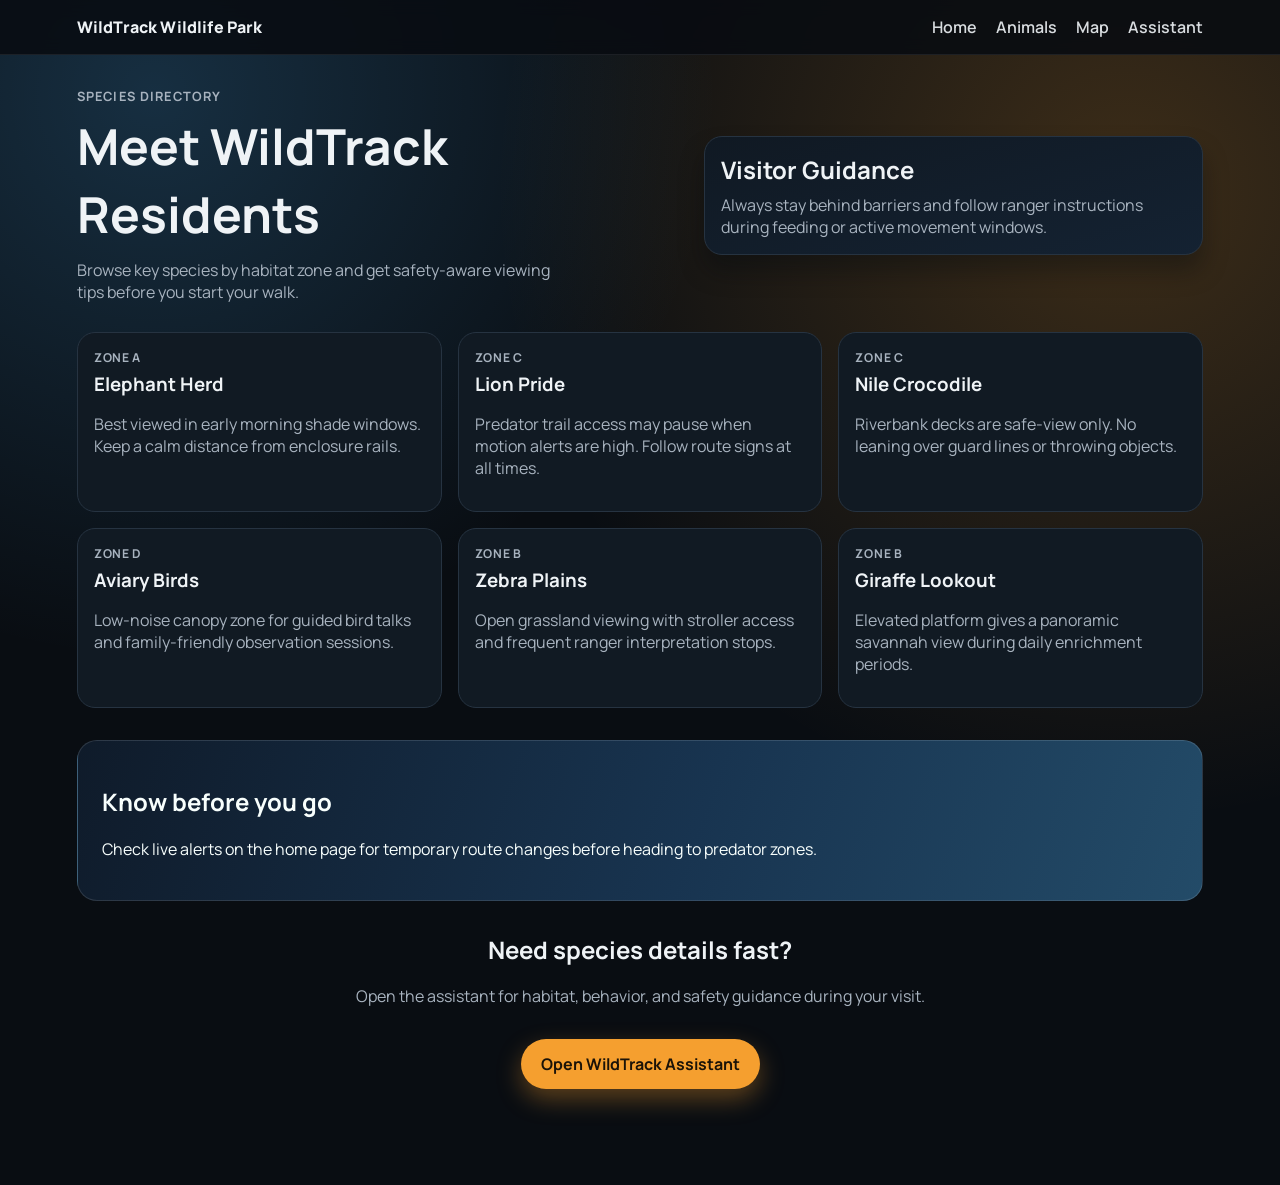
==== frontend/animals.html @ 4df24789 "first commit" ====
<!DOCTYPE html>
<html lang="en">
<head>
	<meta charset="UTF-8">
	<meta name="viewport" content="width=device-width, initial-scale=1.0">
	<title>WildTrack Animals</title>
	<link rel="preconnect" href="https://fonts.googleapis.com">
	<link rel="preconnect" href="https://fonts.gstatic.com" crossorigin>
	<link href="https://fonts.googleapis.com/css2?family=Manrope:wght@400;600;700;800&display=swap" rel="stylesheet">
	<link rel="stylesheet" href="css/style.css">
</head>
<body>
	<header class="site-header">
		<div class="brand">WildTrack Wildlife Park</div>
		<nav class="site-nav">
			<a href="index.html">Home</a>
			<a href="animals.html">Animals</a>
			<a href="map.html">Map</a>
			<a href="chatbot.html">Assistant</a>
		</nav>
	</header>

	<main>
		<section class="sub-hero sub-hero-animals">
			<div>
				<p class="tag">Species directory</p>
				<h1>Meet WildTrack Residents</h1>
				<p>Browse key species by habitat zone and get safety-aware viewing tips before you start your walk.</p>
			</div>
			<div class="sub-hero-note">
				<h2>Visitor Guidance</h2>
				<p>Always stay behind barriers and follow ranger instructions during feeding or active movement windows.</p>
			</div>
		</section>

		<section class="animals-grid">
			<article class="animal-card">
				<p class="animal-zone">Zone A</p>
				<h3>Elephant Herd</h3>
				<p>Best viewed in early morning shade windows. Keep a calm distance from enclosure rails.</p>
			</article>

			<article class="animal-card">
				<p class="animal-zone">Zone C</p>
				<h3>Lion Pride</h3>
				<p>Predator trail access may pause when motion alerts are high. Follow route signs at all times.</p>
			</article>

			<article class="animal-card">
				<p class="animal-zone">Zone C</p>
				<h3>Nile Crocodile</h3>
				<p>Riverbank decks are safe-view only. No leaning over guard lines or throwing objects.</p>
			</article>

			<article class="animal-card">
				<p class="animal-zone">Zone D</p>
				<h3>Aviary Birds</h3>
				<p>Low-noise canopy zone for guided bird talks and family-friendly observation sessions.</p>
			</article>

			<article class="animal-card">
				<p class="animal-zone">Zone B</p>
				<h3>Zebra Plains</h3>
				<p>Open grassland viewing with stroller access and frequent ranger interpretation stops.</p>
			</article>

			<article class="animal-card">
				<p class="animal-zone">Zone B</p>
				<h3>Giraffe Lookout</h3>
				<p>Elevated platform gives a panoramic savannah view during daily enrichment periods.</p>
			</article>
		</section>

		<section class="banner">
			<h2>Know before you go</h2>
			<p>Check live alerts on the home page for temporary route changes before heading to predator zones.</p>
		</section>

		<section class="contact">
			<h2>Need species details fast?</h2>
			<p>Open the assistant for habitat, behavior, and safety guidance during your visit.</p>
			<a class="cta" href="chatbot.html">Open WildTrack Assistant</a>
		</section>
	</main>
</body>
</html>
---- frontend/css/style.css ----
:root {
	--bg: #090d12;
	--ink: #eff3f6;
	--muted: #a8b3bf;
	--accent: #f59f2f;
	--accent-strong: #c96f0d;
	--card: #111a23;
	--line: #263341;
	--deep: #0d141c;
	--glow: #4db6ff;
}

* {
	box-sizing: border-box;
}

body {
	margin: 0;
	font-family: "Manrope", sans-serif;
	color: var(--ink);
	background:
		radial-gradient(circle at 12% 8%, rgba(77, 182, 255, 0.2), transparent 36%),
		radial-gradient(circle at 88% 16%, rgba(245, 159, 47, 0.22), transparent 42%),
		var(--bg);
}

.site-header {
	position: sticky;
	top: 0;
	z-index: 20;
	display: flex;
	justify-content: space-between;
	align-items: center;
	padding: 1rem 6vw;
	border-bottom: 1px solid rgba(255, 255, 255, 0.08);
	background: rgba(8, 12, 18, 0.88);
	backdrop-filter: blur(8px);
}

.brand {
	font-weight: 800;
	letter-spacing: 0.01em;
}

.site-nav {
	display: flex;
	gap: 1.2rem;
}

.site-nav a {
	text-decoration: none;
	color: var(--ink);
	font-weight: 600;
	opacity: 0.9;
}

.site-nav a:hover {
	opacity: 1;
	color: var(--accent);
}

main {
	padding: 2rem 6vw 6rem;
}

.hero {
	display: block;
	min-height: 84vh;
}

.hero-overlay {
	position: absolute;
	left: clamp(1rem, 3vw, 2.4rem);
	top: clamp(1rem, 3vw, 2.4rem);
	z-index: 3;
	max-width: min(720px, 88%);
	padding: clamp(0.9rem, 2vw, 1.4rem);
	border-radius: 16px;
	background: linear-gradient(145deg, rgba(7, 11, 16, 0.72), rgba(7, 11, 16, 0.34));
	backdrop-filter: blur(4px);
	border: 1px solid rgba(255, 255, 255, 0.14);
}

.hero-overlay h1 {
	margin: 0.5rem 0 1rem;
	font-size: clamp(2rem, 4.5vw, 3.95rem);
	line-height: 1.05;
	max-width: 15ch;
}

.hero-overlay p {
	max-width: 42ch;
	font-size: 1.06rem;
	color: var(--muted);
}

.tag {
	margin: 0;
	font-weight: 700;
	color: var(--glow);
	text-transform: uppercase;
	letter-spacing: 0.09em;
	font-size: 0.8rem;
}

.hero-actions {
	display: flex;
	gap: 0.7rem;
	flex-wrap: wrap;
}

.cta {
	margin-top: 1rem;
	display: inline-block;
	background: var(--accent);
	color: #1b1308;
	text-decoration: none;
	border-radius: 999px;
	padding: 0.85rem 1.25rem;
	font-weight: 700;
	box-shadow: 0 10px 24px rgba(245, 159, 47, 0.35);
}

.cta-ghost {
	background: transparent;
	color: var(--ink);
	border: 1px solid rgba(255, 255, 255, 0.25);
	box-shadow: none;
}

.hero-slider {
	position: relative;
	display: flex;
	flex-direction: column;
	gap: 0.9rem;
	width: 100%;
}

.slide-track {
	position: relative;
	min-height: clamp(500px, 78vh, 900px);
	border-radius: 24px;
	overflow: hidden;
}

.slide {
	position: absolute;
	inset: 0;
	border-radius: 22px;
	border: 1px solid rgba(255, 255, 255, 0.16);
	padding: 1.9rem;
	box-shadow: 0 24px 38px rgba(2, 6, 11, 0.5);
	opacity: 0;
	transform: scale(1.04);
	transition: opacity 0.55s ease, transform 0.55s ease;
	background-size: cover;
	background-position: center;
	overflow: hidden;
}

.slide::before {
	content: "";
	position: absolute;
	inset: 0;
	background: linear-gradient(180deg, rgba(5, 9, 14, 0.1), rgba(3, 8, 15, 0.8));
}

.slide::after {
	content: "";
	position: absolute;
	inset: 0;
	background: radial-gradient(circle at 78% 16%, rgba(255, 214, 130, 0.25), transparent 40%);
}

.slide > * {
	position: relative;
	z-index: 1;
}

.slide.active {
	opacity: 1;
	transform: scale(1);
	animation: cinematicZoom 6s linear forwards;
}

.slide h2 {
	margin: 0.5rem 0 0.9rem;
	font-size: clamp(1.5rem, 2.6vw, 2.4rem);
	max-width: 18ch;
}

.slide p {
	margin: 0;
	max-width: 33ch;
	color: #d8e0e8;
}

.slide-kicker {
	display: inline-block;
	margin: 0;
	padding: 0.3rem 0.5rem;
	border-radius: 999px;
	background: rgba(255, 255, 255, 0.18);
	color: #fbf6e8;
	border: 1px solid rgba(255, 255, 255, 0.24);
	font-size: 0.78rem;
	font-weight: 700;
	letter-spacing: 0.06em;
	text-transform: uppercase;
}

.slide-elephant,
.slide-tiger,
.slide-lion,
.slide-rhino {
	display: flex;
	flex-direction: column;
	justify-content: flex-end;
}

.slide-elephant {
	background-image: url("https://images.unsplash.com/photo-1557050543-4d5f4e07ef46?auto=format&fit=crop&w=1400&q=80");
}

.slide-tiger {
	background-image: url("https://images.unsplash.com/photo-1546182990-dffeafbe841d?auto=format&fit=crop&w=1400&q=80");
}

.slide-lion {
	background-image: url("https://images.unsplash.com/photo-1547970810-dc1eac37d174?auto=format&fit=crop&w=1400&q=80");
}

.slide-rhino {
	background-image: url("https://images.unsplash.com/photo-1535941339077-2dd1c7963098?auto=format&fit=crop&w=1400&q=80");
}

.slider-controls {
	position: absolute;
	left: 50%;
	bottom: 5.9rem;
	transform: translateX(-50%);
	z-index: 3;
	display: flex;
	align-items: center;
	justify-content: center;
	gap: 0.8rem;
	background: rgba(8, 12, 18, 0.62);
	border: 1px solid rgba(255, 255, 255, 0.14);
	border-radius: 18px;
	padding: 0.5rem;
}

.slider-center {
	display: flex;
	flex-direction: column;
	gap: 0.35rem;
	min-width: clamp(250px, 34vw, 380px);
}

.slider-info {
	display: flex;
	justify-content: space-between;
	align-items: baseline;
	gap: 1rem;
}

.slide-label,
.slide-counter {
	margin: 0;
	font-size: 0.76rem;
	letter-spacing: 0.08em;
	text-transform: uppercase;
	color: #dbe7f2;
}

.slide-label {
	font-weight: 700;
}

.slide-counter {
	color: #96a7b7;
}

.autoplay-track {
	width: 100%;
	height: 4px;
	border-radius: 999px;
	background: rgba(255, 255, 255, 0.18);
	overflow: hidden;
}

.autoplay-progress {
	display: block;
	height: 100%;
	width: 0;
	border-radius: inherit;
	background: linear-gradient(90deg, #4db6ff, #f59f2f);
}

.slider-btn {
	border: 1px solid rgba(255, 255, 255, 0.28);
	border-radius: 12px;
	background: rgba(17, 26, 35, 0.9);
	color: var(--ink);
	padding: 0.56rem 0.72rem;
	font-weight: 700;
	cursor: pointer;
	min-width: 42px;
}

.slider-dots {
	display: flex;
	align-items: center;
	gap: 0.5rem;
}

.dot {
	width: 10px;
	height: 10px;
	border-radius: 999px;
	border: none;
	background: #54606d;
	cursor: pointer;
}

.dot.active {
	background: var(--accent);
}

.slider-thumbs {
	position: absolute;
	left: 50%;
	bottom: 1rem;
	transform: translateX(-50%);
	z-index: 3;
	display: grid;
	grid-template-columns: repeat(4, minmax(0, 1fr));
	gap: 0.55rem;
	width: min(92%, 760px);
}

.thumb {
	position: relative;
	border: 1px solid rgba(255, 255, 255, 0.24);
	border-radius: 12px;
	min-height: 68px;
	padding: 0.45rem;
	background-size: cover;
	background-position: center;
	color: #f4f8fb;
	font-weight: 700;
	font-size: 0.78rem;
	text-align: left;
	cursor: pointer;
	overflow: hidden;
}

.thumb::before {
	content: "";
	position: absolute;
	inset: 0;
	background: linear-gradient(180deg, rgba(6, 11, 17, 0.28), rgba(6, 11, 17, 0.84));
}

.thumb::after {
	content: attr(data-index);
	display: none;
}

.thumb.active {
	border-color: rgba(245, 159, 47, 0.92);
	box-shadow: 0 0 0 1px rgba(245, 159, 47, 0.4);
}

.thumb-elephant {
	background-image: url("https://images.unsplash.com/photo-1557050543-4d5f4e07ef46?auto=format&fit=crop&w=700&q=80");
}

.thumb-tiger {
	background-image: url("https://images.unsplash.com/photo-1546182990-dffeafbe841d?auto=format&fit=crop&w=700&q=80");
}

.thumb-lion {
	background-image: url("https://images.unsplash.com/photo-1547970810-dc1eac37d174?auto=format&fit=crop&w=700&q=80");
}

.thumb-rhino {
	background-image: url("https://images.unsplash.com/photo-1535941339077-2dd1c7963098?auto=format&fit=crop&w=700&q=80");
}

.thumb > * {
	position: relative;
	z-index: 1;
}

.section-grid {
	margin-top: 2.8rem;
	display: grid;
	grid-template-columns: repeat(3, minmax(0, 1fr));
	gap: 1rem;
}

.section-grid article {
	background: var(--card);
	border: 1px solid var(--line);
	border-radius: 18px;
	padding: 1.2rem;
	box-shadow: inset 0 1px 0 rgba(255, 255, 255, 0.02);
}

.section-grid p {
	color: var(--muted);
}

.banner {
	margin-top: 2rem;
	border-radius: 20px;
	padding: 1.5rem;
	background: linear-gradient(110deg, #0f1b2a, #183450 55%, #234b68);
	color: #f8fffd;
	border: 1px solid rgba(255, 255, 255, 0.12);
}

.contact {
	margin-top: 2rem;
	text-align: center;
}

.contact p {
	color: var(--muted);
}

.chat-launcher {
	position: fixed;
	right: 1.3rem;
	bottom: 1.3rem;
	z-index: 50;
	border: 1px solid rgba(255, 255, 255, 0.2);
	border-radius: 999px;
	padding: 0.58rem 0.78rem;
	display: flex;
	align-items: center;
	gap: 0.52rem;
	background: linear-gradient(135deg, #0f766e, #134e4a);
	color: #fff;
	cursor: pointer;
	font-weight: 700;
	box-shadow: 0 14px 30px rgba(15, 118, 110, 0.42);
	overflow: hidden;
	transition: transform 0.2s ease, box-shadow 0.2s ease, background 0.2s ease;
}

.chat-launcher:hover {
	transform: translateY(-1px);
	box-shadow: 0 18px 34px rgba(15, 118, 110, 0.5);
}

.chat-launcher:active {
	transform: translateY(0);
}

.chat-launcher-pulse {
	position: absolute;
	inset: 0;
	border-radius: inherit;
	pointer-events: none;
	border: 1px solid rgba(125, 236, 221, 0.45);
	animation: launcherPulse 1.9s ease-out infinite;
}

.chat-launcher-icon {
	display: grid;
	place-items: center;
	width: 28px;
	height: 28px;
	flex: 0 0 auto;
}

.chat-launcher-icon svg {
	width: 20px;
	height: 20px;
	fill: currentColor;
}

.chat-launcher-icon.close {
	position: absolute;
	opacity: 0;
	transform: scale(0.82) rotate(-10deg);
	transition: opacity 0.2s ease, transform 0.2s ease;
	font-size: 1.15rem;
	line-height: 1;
	font-weight: 800;
}

.chat-launcher-label {
	font-size: 0.92rem;
	letter-spacing: 0.01em;
	max-width: 0;
	opacity: 0;
	overflow: hidden;
	white-space: nowrap;
	transition: max-width 0.25s ease, opacity 0.2s ease;
}

.chat-launcher:hover .chat-launcher-label,
.chat-launcher:focus-visible .chat-launcher-label,
.chat-launcher[aria-expanded="true"] .chat-launcher-label {
	max-width: 140px;
	opacity: 1;
}

.chat-launcher[aria-expanded="true"] {
	background: linear-gradient(135deg, #2d4e68, #24394f);
}

.chat-launcher[aria-expanded="true"] .chat-launcher-icon:not(.close) {
	opacity: 0;
	transform: scale(0.82) rotate(10deg);
	transition: opacity 0.2s ease, transform 0.2s ease;
}

.chat-launcher[aria-expanded="true"] .chat-launcher-icon.close {
	opacity: 1;
	transform: scale(1) rotate(0deg);
}

.chat-launcher[aria-expanded="true"] .chat-launcher-pulse {
	animation: none;
	opacity: 0;
}

.chat-launcher:focus-visible {
	outline: 2px solid rgba(205, 245, 237, 0.95);
	outline-offset: 2px;
}

.chat-widget {
	position: fixed;
	right: 1.3rem;
	bottom: 4.9rem;
	width: min(92vw, 360px);
	background: #101923;
	border-radius: 18px;
	border: 1px solid #2a3a4a;
	box-shadow: 0 24px 42px rgba(16, 24, 40, 0.2);
	overflow: hidden;
	z-index: 49;
	transform: translateY(20px) scale(0.97);
	opacity: 0;
	pointer-events: none;
	transition: opacity 0.25s ease, transform 0.25s ease;
}

.chat-widget.open {
	transform: translateY(0) scale(1);
	opacity: 1;
	pointer-events: auto;
}

.chat-header {
	background: var(--deep);
	color: #eff6ff;
	padding: 0.72rem 0.9rem;
	display: flex;
	align-items: center;
	justify-content: space-between;
}

.chat-title,
.chat-subtitle {
	margin: 0;
}

.chat-title {
	font-weight: 700;
}

.chat-subtitle {
	font-size: 0.8rem;
	opacity: 0.86;
}

.chat-close {
	appearance: none;
	border: none;
	background: transparent;
	color: inherit;
	font-size: 1.3rem;
	line-height: 1;
	cursor: pointer;
}

.chat-body {
	padding: 1rem;
	color: var(--muted);
}

.chat-link {
	display: inline-block;
	margin-top: 0.5rem;
	text-decoration: none;
	font-weight: 700;
	color: var(--accent);
}

.hero-overlay-centered {
	left: 50%;
	top: 52%;
	transform: translate(-50%, -52%);
	text-align: center;
	max-width: min(950px, 90%);
	padding: clamp(1rem, 2vw, 1.35rem);
	background: linear-gradient(145deg, rgba(5, 10, 15, 0.28), rgba(5, 10, 15, 0.12));
	border: none;
	backdrop-filter: none;
}

.hero-overlay-centered h1 {
	max-width: 20ch;
	margin-left: auto;
	margin-right: auto;
	text-wrap: balance;
	font-size: clamp(2.2rem, 5.2vw, 5rem);
	text-shadow: 0 8px 28px rgba(0, 0, 0, 0.65);
}

.hero-overlay-centered p {
	max-width: 42ch;
	margin-left: auto;
	margin-right: auto;
	color: #e9eef5;
}

.hero-chip {
	display: inline-block;
	margin: 0;
	padding: 0.35rem 0.85rem;
	border-radius: 999px;
	background: rgba(255, 255, 255, 0.9);
	color: #45505e;
	font-weight: 700;
	font-size: 0.85rem;
}

.hero-actions-centered {
	justify-content: center;
}

.simple-controls {
	position: absolute;
	inset: 0;
	background: transparent;
	border: none;
	padding: 0;
	pointer-events: none;
	z-index: 4;
}

.simple-controls .slider-dots {
	position: absolute;
	left: 50%;
	bottom: 1.2rem;
	transform: translateX(-50%);
	background: rgba(12, 18, 26, 0.6);
	border: 1px solid rgba(255, 255, 255, 0.2);
	border-radius: 999px;
	padding: 0.35rem 0.6rem;
	pointer-events: auto;
}

.nav-arrow {
	position: absolute;
	top: 50%;
	transform: translateY(-50%);
	width: 56px;
	height: 56px;
	border-radius: 999px;
	font-size: 1.4rem;
	background: rgba(255, 255, 255, 0.95);
	color: #3368c4;
	border: none;
	box-shadow: 0 12px 28px rgba(0, 0, 0, 0.34);
	pointer-events: auto;
}

#prevSlide.nav-arrow {
	left: 1rem;
}

#nextSlide.nav-arrow {
	right: 1rem;
}

.chat-widget {
	width: min(94vw, 390px);
	display: flex;
	flex-direction: column;
	max-height: min(78vh, 620px);
}

.chat-messages {
	padding: 0.9rem;
	overflow-y: auto;
	flex: 1;
	display: flex;
	flex-direction: column;
	gap: 0.6rem;
	background: linear-gradient(180deg, #0f1722, #101b27);
}

.chat-bubble {
	max-width: 86%;
	padding: 0.65rem 0.78rem;
	border-radius: 12px;
	line-height: 1.4;
	font-size: 0.93rem;
}

.chat-bubble.user {
	align-self: flex-end;
	background: #f59f2f;
	color: #281706;
	font-weight: 700;
}

.chat-bubble.bot {
	align-self: flex-start;
	background: #1d2a39;
	color: #dde5ee;
	border: 1px solid #33475b;
}

.chat-form {
	display: flex;
	gap: 0.55rem;
	padding: 0.75rem;
	border-top: 1px solid #293a4c;
	background: #0f1925;
}

.chat-input {
	flex: 1;
	padding: 0.66rem 0.72rem;
	border-radius: 10px;
	border: 1px solid #30445a;
	background: #121f2d;
	color: #eaf1f9;
	outline: none;
}

.chat-input::placeholder {
	color: #8ea1b5;
}

.chat-send {
	border: none;
	border-radius: 10px;
	padding: 0.65rem 0.9rem;
	font-weight: 700;
	background: linear-gradient(135deg, #f7b349, #f59f2f);
	color: #281706;
	cursor: pointer;
}

.chat-send:disabled {
	opacity: 0.65;
	cursor: not-allowed;
}

.chat-footer-note {
	padding: 0.55rem 0.75rem 0.7rem;
	font-size: 0.75rem;
	color: #8da0b4;
	background: #0f1925;
	border-top: 1px solid #1c2a3a;
}

@keyframes launcherPulse {
	0% {
		opacity: 0.8;
		transform: scale(1);
	}
	70% {
		opacity: 0;
		transform: scale(1.12);
	}
	100% {
		opacity: 0;
		transform: scale(1.12);
	}
}

@media (max-width: 900px) {
	.hero {
		min-height: auto;
	}

	.section-grid {
		grid-template-columns: 1fr;
	}

	.slide-track {
		min-height: 72vh;
	}

	.hero-overlay {
		max-width: 94%;
		padding: 0.9rem;
	}

	.hero-overlay-centered {
		left: 50%;
		top: 50%;
		transform: translate(-50%, -50%);
		max-width: 95%;
	}

	.hero-overlay h1 {
		font-size: clamp(1.5rem, 7vw, 2.35rem);
	}

	.slider-controls {
		bottom: 5.45rem;
		width: min(92%, 460px);
	}

	#prevSlide.nav-arrow,
	#nextSlide.nav-arrow {
		top: auto;
		bottom: 4.9rem;
		transform: none;
		width: 42px;
		height: 42px;
		font-size: 1.1rem;
	}

	#prevSlide.nav-arrow {
		left: 1rem;
	}

	#nextSlide.nav-arrow {
		right: 1rem;
	}

	.slider-center {
		min-width: 0;
	}

	.slider-thumbs {
		grid-template-columns: repeat(2, minmax(0, 1fr));
	}

	.chat-widget {
		right: 0.8rem;
		bottom: 4.3rem;
	}

	.chat-launcher-label {
		display: none;
	}
}

@media (prefers-reduced-motion: reduce) {
	.slide,
	.chat-widget {
		transition: none;
	}

	.slide.active {
		animation: none;
	}
}

@keyframes cinematicZoom {
	from {
		background-size: 100%;
	}
	to {
		background-size: 110%;
	}
}

.sub-hero {
	display: grid;
	grid-template-columns: 1.1fr 0.9fr;
	gap: 1rem;
	align-items: center;
	margin-bottom: 1.8rem;
}

.sub-hero h1 {
	margin: 0.45rem 0 0.7rem;
	font-size: clamp(1.9rem, 4vw, 3.1rem);
}

.sub-hero p {
	margin: 0;
	max-width: 48ch;
}

.sub-hero-note {
	background: linear-gradient(165deg, #101923, #142232);
	border: 1px solid var(--line);
	border-radius: 18px;
	padding: 1rem;
	box-shadow: 0 16px 25px rgba(3, 8, 15, 0.35);
}

.sub-hero-note h2 {
	margin: 0 0 0.5rem;
}

.animals-grid {
	display: grid;
	grid-template-columns: repeat(3, minmax(0, 1fr));
	gap: 1rem;
}

.animal-card {
	background: var(--card);
	border: 1px solid var(--line);
	border-radius: 18px;
	padding: 1rem;
}

.animal-card h3 {
	margin: 0.3rem 0 0.55rem;
}

.animal-zone {
	margin: 0;
	color: var(--accent);
	font-weight: 700;
	text-transform: uppercase;
	letter-spacing: 0.06em;
	font-size: 0.76rem;
}

.map-layout {
	display: grid;
	grid-template-columns: 1.2fr 0.8fr;
	gap: 1rem;
	margin-bottom: 1.6rem;
}

.map-frame-card,
.zone-list-card {
	background: #101923;
	border: 1px solid var(--line);
	border-radius: 18px;
	padding: 1rem;
}

.map-frame-card p,
.zone-list-card p,
.zone-list-card li,
.animal-card p,
.sub-hero p {
	color: var(--muted);
}

/* Updated hero slider redesign */
:root {
	--hero-ink: #f3f7f2;
	--hero-muted: #d5e0d5;
	--hero-accent: #7eb36a;
	--hero-accent-2: #d4b375;
	--hero-glass: rgba(9, 16, 12, 0.38);
	--hero-glass-border: rgba(255, 255, 255, 0.22);
}

.hero {
	position: relative;
	min-height: 100vh;
	isolation: isolate;
}

.hero-slider {
	position: relative;
	min-height: 100vh;
	overflow: hidden;
	background: #0b120e;
}

.slide-track {
	position: absolute;
	inset: 0;
	min-height: 100vh;
	border-radius: 0;
}

.slide {
	position: absolute;
	inset: 0;
	opacity: 0;
	transform: scale(1.02) translateX(16px);
	transition: opacity 0.8s ease, transform 0.8s ease;
	background-size: cover;
	background-position: center;
	padding: 0;
	border: 0;
	box-shadow: none;
	border-radius: 0;
}

.slide::before {
	content: "";
	position: absolute;
	inset: 0;
	background: linear-gradient(180deg, rgba(3, 7, 5, 0.22) 0%, rgba(3, 8, 5, 0.55) 55%, rgba(2, 6, 4, 0.76) 100%);
}

.slide::after {
	display: none;
}

.slide.active {
	opacity: 1;
	transform: scale(1.06) translateX(0);
	animation: wildlifeZoom 7s ease-out both;
}

.slide-elephant {
	background-image: url("https://images.unsplash.com/photo-1557050543-4d5f4e07ef46?auto=format&fit=crop&w=1800&q=80");
}

.slide-rhino {
	background-image: url("https://images.unsplash.com/photo-1535941339077-2dd1c7963098?auto=format&fit=crop&w=1800&q=80");
}

.slide-savannah {
	background-image: url("https://images.unsplash.com/photo-1516426122078-c23e76319801?auto=format&fit=crop&w=1800&q=80");
}

.slide-lion {
	background-image: url("https://images.unsplash.com/photo-1546182990-dffeafbe841d?auto=format&fit=crop&w=1800&q=80");
}

.slide-tiger {
	background-image: url("https://images.unsplash.com/photo-1456926631375-92c8ce872def?auto=format&fit=crop&w=1800&q=80");
}

.slide-giraffe {
	background-image: url("https://images.unsplash.com/photo-1547721064-da6cfb341d50?auto=format&fit=crop&w=1800&q=80");
}

.slide-zebra {
	background-image: url("https://images.unsplash.com/photo-1526095179574-86e545346ae6?auto=format&fit=crop&w=1800&q=80");
}

.slide-leopard {
	background-image: url("https://images.unsplash.com/photo-1526336024174-e58f5cdd8e13?auto=format&fit=crop&w=1800&q=80");
}

.hero-content {
	position: relative;
	z-index: 2;
	width: min(680px, 88vw);
	margin: 0 auto;
	top: 50%;
	transform: translateY(-52%);
	text-align: center;
	padding: clamp(1rem, 2vw, 1.5rem) clamp(1rem, 2.3vw, 1.8rem);
	border-radius: 18px;
	background: var(--hero-glass);
	border: 1px solid var(--hero-glass-border);
	backdrop-filter: blur(8px);
	animation: contentFadeUp 0.9s ease both;
}

.hero-kicker {
	margin: 0 0 0.9rem;
	color: var(--hero-accent);
	font-weight: 700;
	letter-spacing: 0.11em;
	text-transform: uppercase;
	font-size: 0.8rem;
}

.hero-content h1 {
	margin: 0 0 1rem;
	color: var(--hero-ink);
	font-size: clamp(2rem, 4.4vw, 4rem);
	line-height: 1.06;
	text-wrap: balance;
	max-width: none;
}

.hero-subtitle {
	margin: 0 auto;
	color: var(--hero-muted);
	font-size: clamp(1rem, 1.5vw, 1.18rem);
	max-width: 52ch;
	line-height: 1.55;
}

.hero-actions {
	margin-top: 1.5rem;
	display: flex;
	justify-content: center;
	gap: 0.85rem;
	flex-wrap: wrap;
}

.btn {
	display: inline-flex;
	align-items: center;
	justify-content: center;
	min-height: 48px;
	padding: 0.78rem 1.2rem;
	border-radius: 999px;
	text-decoration: none;
	font-weight: 700;
	transition: transform 0.2s ease, box-shadow 0.2s ease, background-color 0.2s ease;
}

.btn:hover {
	transform: translateY(-1px);
}

.btn-primary {
	background: linear-gradient(135deg, var(--hero-accent), #5e9150);
	color: #0d140f;
	box-shadow: 0 10px 24px rgba(126, 179, 106, 0.35);
}

.btn-secondary {
	background: rgba(255, 255, 255, 0.12);
	color: var(--hero-ink);
	border: 1px solid rgba(255, 255, 255, 0.25);
}

.slider-controls {
	position: absolute;
	z-index: 3;
	left: 0;
	right: 0;
	bottom: clamp(1rem, 3vh, 2rem);
	display: flex;
	align-items: center;
	justify-content: space-between;
	padding: 0 clamp(0.8rem, 2vw, 1.8rem);
	pointer-events: none;
	background: transparent;
	border: 0;
	transform: none;
}

.slider-btn {
	pointer-events: auto;
	width: 52px;
	height: 52px;
	border-radius: 999px;
	border: 0;
	font-size: 1.35rem;
	background: rgba(255, 255, 255, 0.94);
	color: #2a5f38;
	box-shadow: 0 14px 28px rgba(0, 0, 0, 0.35);
	cursor: pointer;
	padding: 0;
}

.slider-dots {
	pointer-events: auto;
	display: flex;
	gap: 0.5rem;
	padding: 0.42rem 0.75rem;
	border-radius: 999px;
	background: rgba(10, 16, 12, 0.55);
	border: 1px solid rgba(255, 255, 255, 0.16);
}

.dot {
	width: 9px;
	height: 9px;
	border-radius: 999px;
	border: 0;
	background: rgba(255, 255, 255, 0.38);
	cursor: pointer;
}

.dot.active {
	background: var(--hero-accent-2);
}

.sr-only {
	position: absolute;
	width: 1px;
	height: 1px;
	overflow: hidden;
	clip-path: inset(50%);
	white-space: nowrap;
}

@keyframes contentFadeUp {
	from {
		opacity: 0;
		transform: translateY(18px);
	}
	to {
		opacity: 1;
		transform: translateY(0);
	}
}

@keyframes wildlifeZoom {
	from {
		transform: scale(1.02);
	}
	to {
		transform: scale(1.08);
	}
}

@media (max-width: 900px) {
	.hero-content {
		width: min(92vw, 620px);
		transform: translateY(-50%);
		padding: 1rem;
	}

	.hero-content h1 {
		font-size: clamp(1.7rem, 8vw, 2.7rem);
	}

	.hero-actions {
		flex-direction: column;
		align-items: stretch;
		gap: 0.65rem;
	}

	.btn {
		width: 100%;
	}

	.slider-controls {
		bottom: 0.8rem;
		padding: 0 0.7rem;
	}

	.slider-btn {
		width: 42px;
		height: 42px;
		font-size: 1.1rem;
	}
}

@media (prefers-reduced-motion: reduce) {
	.slide,
	.hero-content,
	.btn {
		transition: none !important;
		animation: none !important;
	}
}

.map-frame {
	width: 100%;
	height: 360px;
	border: 0;
	border-radius: 12px;
	margin-top: 0.7rem;
}

.zone-list-card ul {
	margin: 0.8rem 0;
	padding-left: 1rem;
	line-height: 1.55;
}

.zone-note {
	margin: 0;
	font-weight: 600;
}

@media (max-width: 900px) {
	.sub-hero,
	.animals-grid,
	.map-layout {
		grid-template-columns: 1fr;
	}

	.map-frame {
		height: 300px;
	}
}

/* Final hero slider overlap fixes */
.hero-slider {
	display: grid;
	place-items: center;
}

.hero-content {
	position: relative;
	top: auto;
	transform: none;
	margin: clamp(4.2rem, 10vh, 7rem) auto clamp(6.6rem, 16vh, 9.5rem);
	z-index: 3;
}

.hero-content h1 {
	font-size: clamp(1.9rem, 4.1vw, 3.4rem);
	line-height: 1.12;
	margin-bottom: 0.7rem;
}

.hero-subtitle {
	margin-top: 0.2rem;
	margin-bottom: 0;
}

.hero-actions {
	margin-top: 1.25rem;
	gap: 0.75rem;
}

.slider-controls {
	position: absolute;
	inset: 0;
	padding: 0;
	border: 0;
	background: transparent;
	pointer-events: none;
	z-index: 4;
}

.slider-controls .slider-dots {
	position: absolute;
	left: 50%;
	bottom: clamp(1rem, 3vh, 1.8rem);
	transform: translateX(-50%);
	pointer-events: auto;
}

.slider-controls .slider-btn {
	position: absolute;
	top: 50%;
	transform: translateY(-50%);
	pointer-events: auto;
	width: 54px;
	height: 54px;
	border-radius: 999px;
}

.slider-controls #prevSlide {
	left: clamp(0.7rem, 2vw, 1.4rem);
}

.slider-controls #nextSlide {
	right: clamp(0.7rem, 2vw, 1.4rem);
}

@media (max-width: 900px) {
	.hero-content {
		width: min(92vw, 620px);
		margin: clamp(3.8rem, 9vh, 5rem) auto 6.3rem;
		padding: 0.95rem;
	}

	.hero-content h1 {
		font-size: clamp(1.55rem, 6.5vw, 2.35rem);
	}

	.hero-subtitle {
		font-size: 0.98rem;
	}

	.hero-actions {
		flex-direction: row;
		justify-content: center;
		gap: 0.55rem;
	}

	.btn {
		width: auto;
		min-height: 42px;
		padding: 0.63rem 0.9rem;
		font-size: 0.93rem;
	}

	.slider-controls .slider-btn {
		top: auto;
		bottom: 4.7rem;
		transform: none;
		width: 42px;
		height: 42px;
		font-size: 1.05rem;
	}

	.slider-controls .slider-dots {
		bottom: 0.8rem;
	}
}

@media (max-width: 540px) {
	.hero-content {
		margin: 3.2rem auto 6.15rem;
		padding: 0.85rem;
	}

	.hero-kicker {
		font-size: 0.72rem;
	}

	.hero-content h1 {
		font-size: clamp(1.35rem, 7.5vw, 2rem);
		margin-bottom: 0.55rem;
	}

	.hero-subtitle {
		font-size: 0.91rem;
		line-height: 1.45;
	}
}
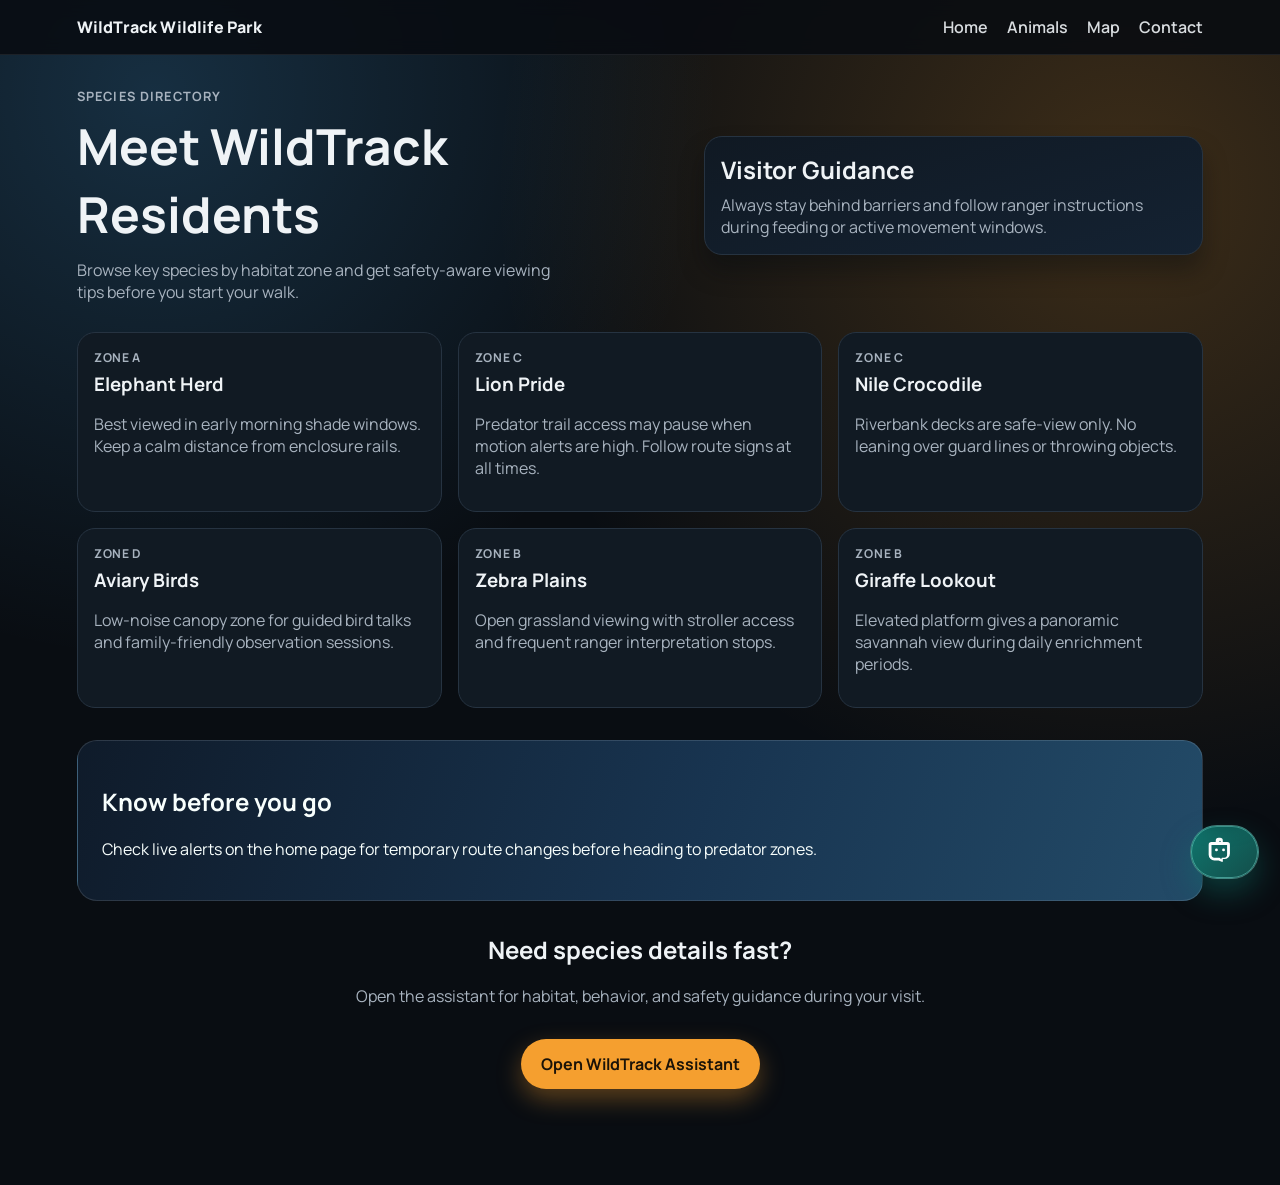
==== commit 8dd62c3a: "update" ====
--- a/frontend/animals.html
+++ b/frontend/animals.html
@@ -16,7 +16,7 @@
 			<a href="index.html">Home</a>
 			<a href="animals.html">Animals</a>
 			<a href="map.html">Map</a>
-			<a href="chatbot.html">Assistant</a>
+			<a href="contact.html">Contact</a>
 		</nav>
 	</header>
 
@@ -79,8 +79,40 @@
 		<section class="contact">
 			<h2>Need species details fast?</h2>
 			<p>Open the assistant for habitat, behavior, and safety guidance during your visit.</p>
-			<a class="cta" href="chatbot.html">Open WildTrack Assistant</a>
+			<a class="cta open-chat-trigger" href="#">Open WildTrack Assistant</a>
 		</section>
 	</main>
+
+	<button id="chatLauncher" class="chat-launcher" aria-label="Open chat" aria-expanded="false">
+		<span class="chat-launcher-pulse" aria-hidden="true"></span>
+		<span class="chat-launcher-icon" aria-hidden="true">
+			<svg viewBox="0 0 24 24" focusable="false" aria-hidden="true">
+				<path d="M12 2a2 2 0 0 1 2 2v1h3a2 2 0 0 1 2 2v6a4 4 0 0 1-4 4h-1v1.5a.5.5 0 0 1-.8.4L11 18H8a4 4 0 0 1-4-4V7a2 2 0 0 1 2-2h3V4a2 2 0 0 1 2-2Zm0 2a.5.5 0 0 0-.5.5V5h1v-.5A.5.5 0 0 0 12 4ZM6 7v7a2 2 0 0 0 2 2h3.3a.5.5 0 0 1 .3.1l1.4 1.05V16.5a.5.5 0 0 1 .5-.5H15a2 2 0 0 0 2-2V7H6Zm3.5 2.5a1 1 0 1 1 0 2 1 1 0 0 1 0-2Zm5 0a1 1 0 1 1 0 2 1 1 0 0 1 0-2Z"></path>
+			</svg>
+		</span>
+		<span class="chat-launcher-icon close" aria-hidden="true">x</span>
+		<span class="chat-launcher-label">Chat with us</span>
+	</button>
+
+	<section id="chatWidget" class="chat-widget" aria-hidden="true">
+		<div class="chat-header">
+			<div>
+				<p class="chat-title">WildTrack Assistant</p>
+				<p class="chat-subtitle">Online now</p>
+			</div>
+			<button id="chatClose" class="chat-close" type="button" aria-label="Close chat">x</button>
+		</div>
+
+		<div id="chatMessages" class="chat-messages" aria-live="polite"></div>
+
+		<form id="chatForm" class="chat-form">
+			<input id="chatInput" class="chat-input" type="text" placeholder="Ask about animals, map, safety, or facilities..." autocomplete="off">
+			<button id="chatSend" class="chat-send" type="submit">Send</button>
+		</form>
+
+		<div class="chat-footer-note">Powered by WildTrack AI support</div>
+	</section>
+
+	<script src="js/chat-widget.js"></script>
 </body>
 </html>
--- a/frontend/css/style.css
+++ b/frontend/css/style.css
@@ -471,14 +471,15 @@
 .chat-launcher-icon {
 	display: grid;
 	place-items: center;
-	width: 28px;
-	height: 28px;
+	width: 34px;
+	height: 34px;
 	flex: 0 0 auto;
+	animation: botBob 1.8s ease-in-out infinite;
 }
 
 .chat-launcher-icon svg {
-	width: 20px;
-	height: 20px;
+	width: 34px;
+	height: 34px;
 	fill: currentColor;
 }
 
@@ -517,6 +518,7 @@
 	opacity: 0;
 	transform: scale(0.82) rotate(10deg);
 	transition: opacity 0.2s ease, transform 0.2s ease;
+	animation: none;
 }
 
 .chat-launcher[aria-expanded="true"] .chat-launcher-icon.close {
@@ -532,6 +534,49 @@
 .chat-launcher:focus-visible {
 	outline: 2px solid rgba(205, 245, 237, 0.95);
 	outline-offset: 2px;
+}
+
+.chat-launcher-hello {
+	position: absolute;
+	right: 0.55rem;
+	bottom: calc(100% + 10px);
+	background: #ffffff;
+	color: #1d3248;
+	font-weight: 700;
+	font-size: 0.8rem;
+	padding: 0.34rem 0.6rem;
+	border-radius: 999px;
+	box-shadow: 0 8px 22px rgba(0, 0, 0, 0.28);
+	border: 1px solid rgba(34, 71, 103, 0.12);
+	transform: translateY(6px) scale(0.85);
+	opacity: 0;
+	pointer-events: none;
+	transition: opacity 0.2s ease, transform 0.2s ease;
+	white-space: nowrap;
+}
+
+.chat-launcher-hello::after {
+	content: "";
+	position: absolute;
+	right: 16px;
+	top: 100%;
+	border-width: 7px 6px 0 6px;
+	border-style: solid;
+	border-color: #ffffff transparent transparent transparent;
+	filter: drop-shadow(0 1px 0 rgba(34, 71, 103, 0.12));
+}
+
+.chat-launcher.show-greeting .chat-launcher-hello,
+.chat-launcher:hover .chat-launcher-hello,
+.chat-launcher:focus-visible .chat-launcher-hello {
+	opacity: 1;
+	transform: translateY(0) scale(1);
+	animation: helloPop 0.33s ease;
+}
+
+.chat-launcher[aria-expanded="true"] .chat-launcher-hello {
+	opacity: 0;
+	transform: translateY(6px) scale(0.85);
 }
 
 .chat-widget {
@@ -730,6 +775,54 @@
 	border: 1px solid #33475b;
 }
 
+.typing-indicator {
+	display: inline-flex;
+	align-items: center;
+	gap: 0.3rem;
+	min-width: 60px;
+}
+
+.typing-indicator span {
+	width: 7px;
+	height: 7px;
+	border-radius: 999px;
+	background: #c7d4e2;
+	animation: typingPulse 1s ease-in-out infinite;
+}
+
+.typing-indicator span:nth-child(2) {
+	animation-delay: 0.14s;
+}
+
+.typing-indicator span:nth-child(3) {
+	animation-delay: 0.28s;
+}
+
+.chat-quick-row {
+	display: flex;
+	flex-wrap: wrap;
+	gap: 0.45rem;
+	margin-top: 0.1rem;
+}
+
+.chat-quick-chip {
+	appearance: none;
+	border: 1px solid #37506b;
+	background: #152232;
+	color: #cfe2f7;
+	font-size: 0.78rem;
+	padding: 0.4rem 0.6rem;
+	border-radius: 999px;
+	cursor: pointer;
+	transition: transform 0.15s ease, border-color 0.15s ease, background 0.15s ease;
+}
+
+.chat-quick-chip:hover {
+	transform: translateY(-1px);
+	border-color: #4f78a0;
+	background: #1a2d42;
+}
+
 .chat-form {
 	display: flex;
 	gap: 0.55rem;
@@ -790,6 +883,39 @@
 	}
 }
 
+@keyframes typingPulse {
+	0%,
+	100% {
+		opacity: 0.4;
+		transform: translateY(0);
+	}
+	50% {
+		opacity: 1;
+		transform: translateY(-2px);
+	}
+}
+
+@keyframes botBob {
+	0%,
+	100% {
+		transform: translateY(0);
+	}
+	50% {
+		transform: translateY(-2px);
+	}
+}
+
+@keyframes helloPop {
+	0% {
+		transform: translateY(8px) scale(0.75);
+		opacity: 0;
+	}
+	100% {
+		transform: translateY(0) scale(1);
+		opacity: 1;
+	}
+}
+
 @media (max-width: 900px) {
 	.hero {
 		min-height: auto;
@@ -857,6 +983,22 @@
 
 	.chat-launcher-label {
 		display: none;
+	}
+
+	.chat-launcher-icon {
+		width: 30px;
+		height: 30px;
+	}
+
+	.chat-launcher-icon svg {
+		width: 22px;
+		height: 22px;
+	}
+
+	.chat-launcher-hello {
+		right: 0.4rem;
+		font-size: 0.75rem;
+		padding: 0.3rem 0.52rem;
 	}
 }
 
